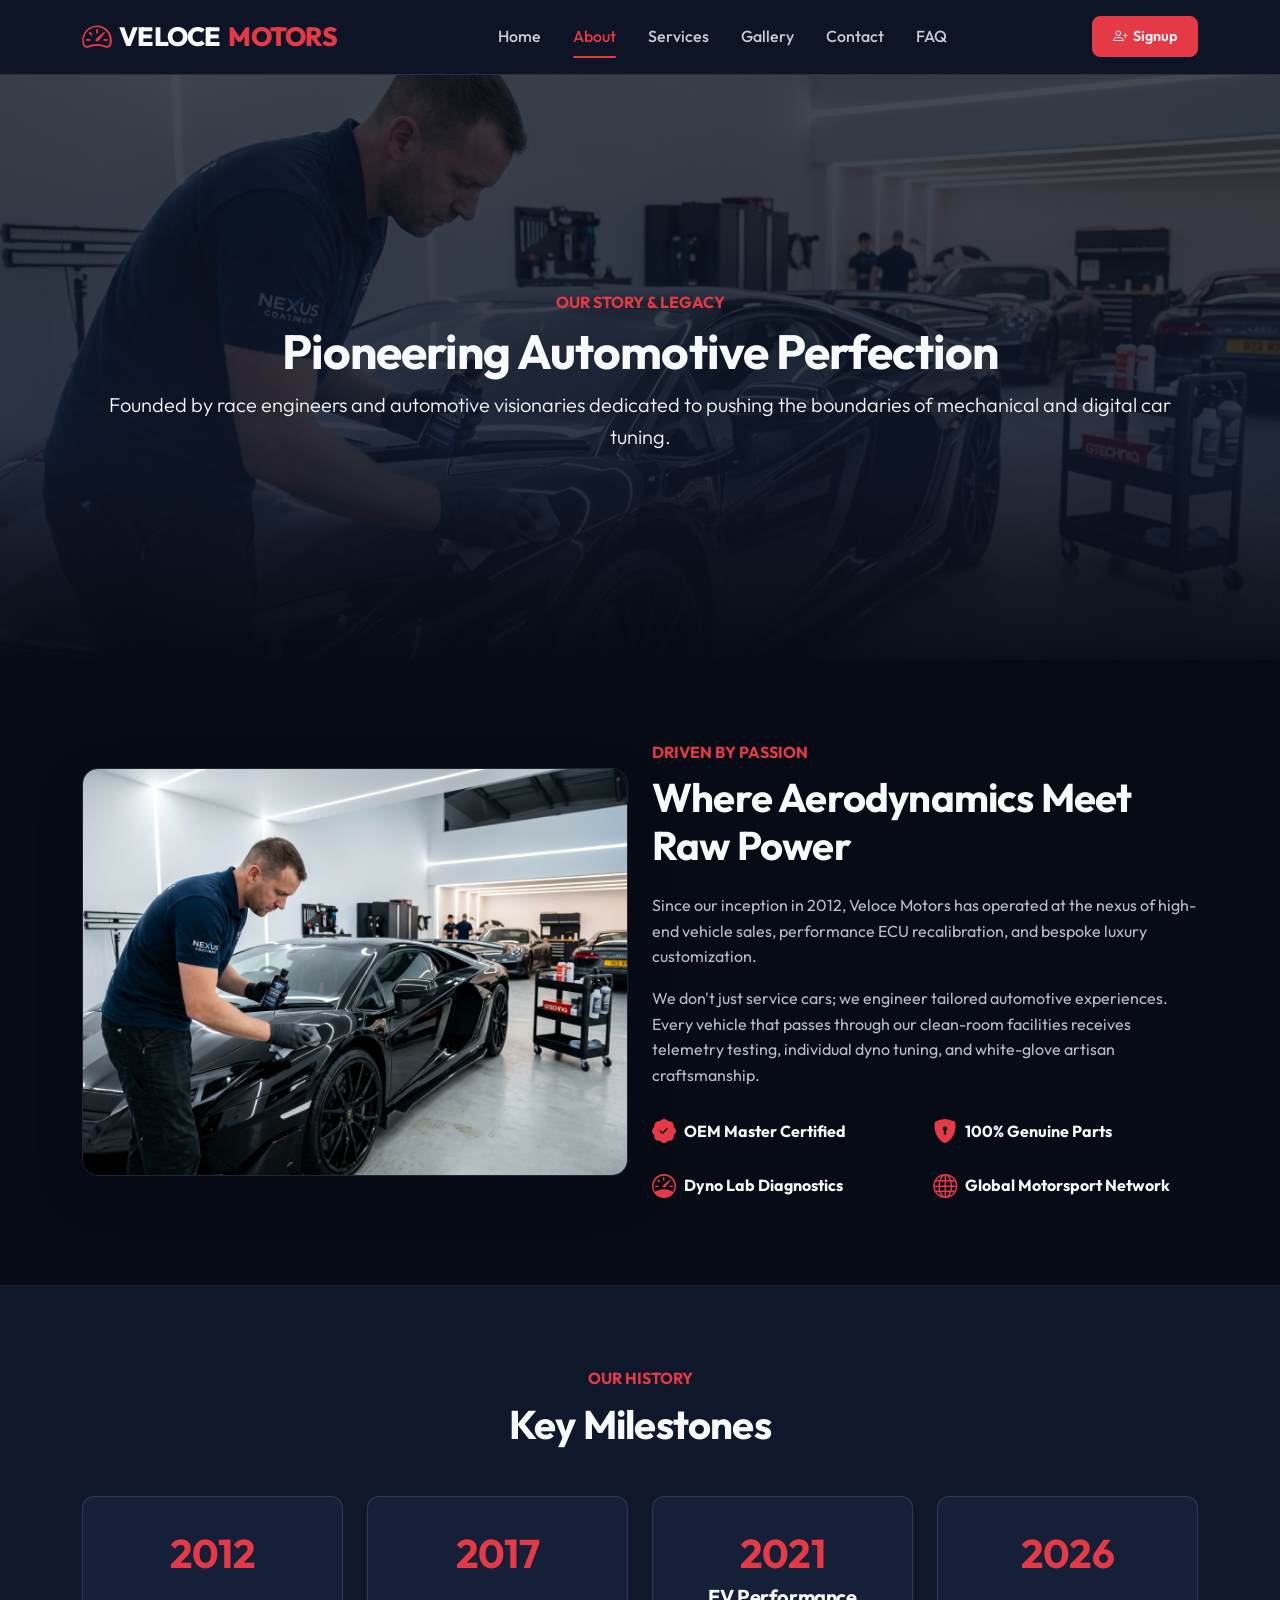
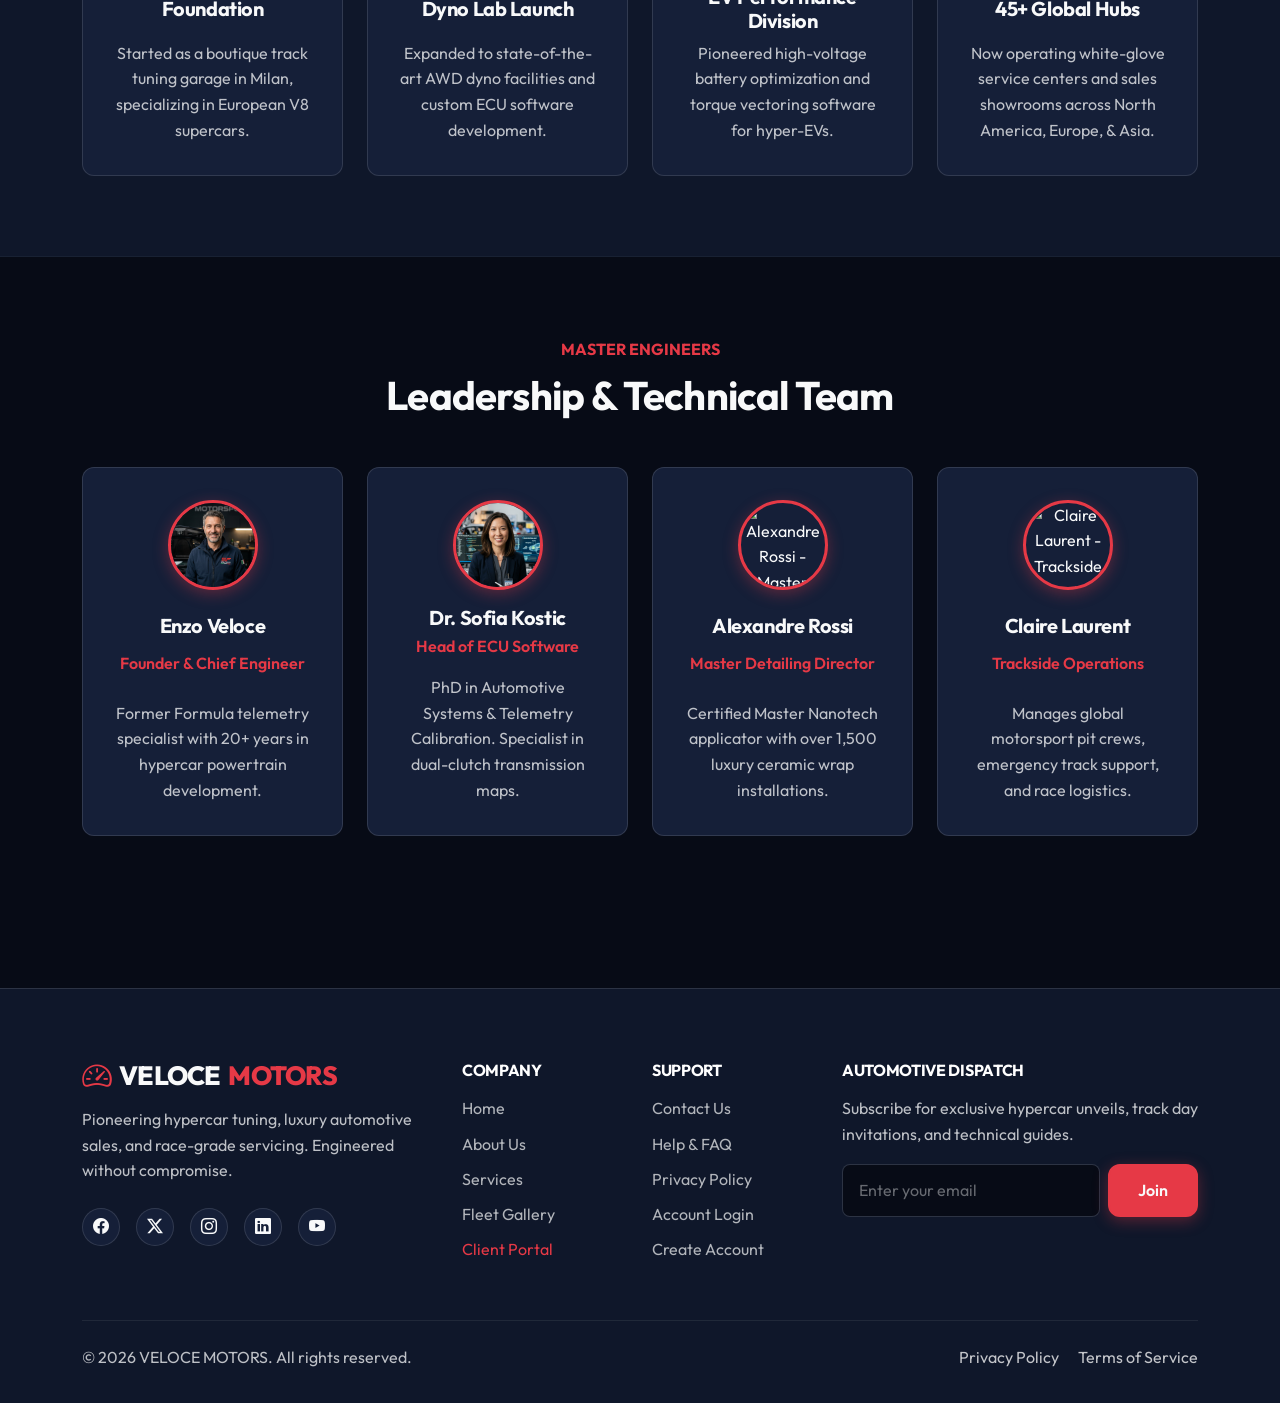
==== about.html @ e7c339c4 "Initial commit: Automotive Management website with fixed layout and responsive designs" ====
<!DOCTYPE html>
<html lang="en">
<head>
  <meta charset="UTF-8">
  <meta name="viewport" content="width=device-width, initial-scale=1.0">
  <title>About Us | Veloce Motors - Precision Automotive Engineering</title>
  <meta name="description" content="Learn about Veloce Motors - our legacy of hypercar tuning, certified engineers, global service hubs, and unwavering commitment to automotive perfection.">
  <meta name="keywords" content="About Veloce Motors, Automotive Team, Supercar Tuning Legacy, Master Engineers">
  
  <!-- Bootstrap 5 CSS -->
  <link href="https://cdn.jsdelivr.net/npm/bootstrap@5.3.2/dist/css/bootstrap.min.css" rel="stylesheet">
  <!-- Bootstrap Icons -->
  <link href="https://cdn.jsdelivr.net/npm/bootstrap-icons@1.11.1/font/bootstrap-icons.css" rel="stylesheet">
  <!-- Favicon Brand Logo -->
  <link rel="icon" type="image/svg+xml" href="assets/img/favicon.svg">
  
  <!-- Custom Style -->
  <link rel="stylesheet" href="assets/css/style.css">
</head>
<body>

  <!-- ==================== HEADER ==================== -->
  <header class="navbar navbar-expand-lg navbar-custom sticky-top">
    <div class="container">
      <a class="navbar-brand" href="index.html">
        <i class="bi bi-speedometer2"></i> VELOCE<span class="text-accent">MOTORS</span>
      </a>
      
      <button class="navbar-toggler border-0 text-white" type="button" data-bs-toggle="offcanvas" data-bs-target="#mobileMenu" aria-controls="mobileMenu" aria-label="Toggle navigation">
        <i class="bi bi-list fs-2 text-white"></i>
      </button>

      <div class="collapse navbar-collapse d-none d-lg-flex" id="navbarNav">
        <ul class="navbar-nav mx-auto">
          <li class="nav-item"><a class="nav-link" href="index.html">Home</a></li>
          <li class="nav-item"><a class="nav-link active" href="about.html">About</a></li>
          <li class="nav-item"><a class="nav-link" href="services.html">Services</a></li>
          <li class="nav-item"><a class="nav-link" href="gallery.html">Gallery</a></li>
          <li class="nav-item"><a class="nav-link" href="contact.html">Contact</a></li>
          <li class="nav-item"><a class="nav-link" href="faq.html">FAQ</a></li>
        </ul>
        <div class="d-flex gap-2">
          <a href="signup.html" class="nav-auth-btn nav-signup"><i class="bi bi-person-plus"></i> Signup</a>
        </div>
      </div>
    </div>
  </header>

  <!-- Mobile Offcanvas Menu -->
  <div class="offcanvas offcanvas-end offcanvas-custom" tabindex="-1" id="mobileMenu" aria-labelledby="mobileMenuLabel">
    <div class="offcanvas-header border-bottom border-secondary">
      <h5 class="offcanvas-title text-white" id="mobileMenuLabel">
        <i class="bi bi-speedometer2 text-accent"></i> VELOCE MOTORS
      </h5>
      <button type="button" class="btn-close btn-close-white" data-bs-dismiss="offcanvas" aria-label="Close"></button>
    </div>
    <div class="offcanvas-body d-flex flex-column justify-content-between">
      <ul class="navbar-nav">
        <li class="nav-item mb-2"><a class="nav-link" href="index.html">Home</a></li>
        <li class="nav-item mb-2"><a class="nav-link active" href="about.html">About</a></li>
        <li class="nav-item mb-2"><a class="nav-link" href="services.html">Services</a></li>
        <li class="nav-item mb-2"><a class="nav-link" href="gallery.html">Gallery</a></li>
        <li class="nav-item mb-2"><a class="nav-link" href="contact.html">Contact</a></li>
        <li class="nav-item mb-2"><a class="nav-link" href="faq.html">FAQ</a></li>
        <li class="nav-item mb-2"><a class="nav-link" href="privacy.html">Privacy Policy</a></li>
        <li class="nav-item mb-2"><a class="nav-link text-accent" href="dashboard.html"><i class="bi bi-speedometer me-1"></i> Dashboard</a></li>
      </ul>
      <div class="d-grid gap-2 pt-4 border-top border-secondary">
        <a href="signup.html" class="nav-auth-btn nav-signup text-center"><i class="bi bi-person-plus"></i> Signup</a>
      </div>
    </div>
  </div>

  <!-- Page Banner -->
  <section class="page-hero-bg" style="background-image: url('assets/img/service_detailing.jpg');">
    <div class="hero-overlay"></div>
    <div class="container hero-content-relative text-center">
      <span class="text-accent fw-bold text-uppercase tracking-wider">Our Story & Legacy</span>
      <h1 class="display-5 fw-bold mt-2 text-center">Pioneering Automotive Perfection</h1>
      <p class="opacity-85 lead max-w-700 mx-auto text-center">Founded by race engineers and automotive visionaries dedicated to pushing the boundaries of mechanical and digital car tuning.</p>
    </div>
  </section>

  <!-- Story & Vision -->
  <section class="py-6">
    <div class="container">
      <div class="row align-items-center gy-5">
        <div class="col-lg-6">
          <img src="assets/img/service_detailing.jpg" alt="Veloce Workshop" class="img-fluid rounded-4 border border-secondary border-opacity-25 shadow-lg">
        </div>
        <div class="col-lg-6">
          <span class="text-accent fw-bold text-uppercase tracking-wider">Driven By Passion</span>
          <h2 class="display-6 fw-bold mt-2 mb-4">Where Aerodynamics Meet Raw Power</h2>
          <p class="opacity-75 mb-3">
            Since our inception in 2012, Veloce Motors has operated at the nexus of high-end vehicle sales, performance ECU recalibration, and bespoke luxury customization.
          </p>
          <p class="opacity-75 mb-4">
            We don't just service cars; we engineer tailored automotive experiences. Every vehicle that passes through our clean-room facilities receives telemetry testing, individual dyno tuning, and white-glove artisan craftsmanship.
          </p>

          <div class="row g-3">
            <div class="col-6">
              <div class="d-flex align-items-center gap-2">
                <i class="bi bi-patch-check-fill text-accent fs-4"></i>
                <span class="fw-bold">OEM Master Certified</span>
              </div>
            </div>
            <div class="col-6">
              <div class="d-flex align-items-center gap-2">
                <i class="bi bi-shield-lock-fill text-accent fs-4"></i>
                <span class="fw-bold">100% Genuine Parts</span>
              </div>
            </div>
            <div class="col-6">
              <div class="d-flex align-items-center gap-2">
                <i class="bi bi-speedometer text-accent fs-4"></i>
                <span class="fw-bold">Dyno Lab Diagnostics</span>
              </div>
            </div>
            <div class="col-6">
              <div class="d-flex align-items-center gap-2">
                <i class="bi bi-globe text-accent fs-4"></i>
                <span class="fw-bold">Global Motorsport Network</span>
              </div>
            </div>
          </div>
        </div>
      </div>
    </div>
  </section>

  <!-- Milestones Timeline -->
  <section class="py-6 bg-primary-custom border-top border-bottom border-secondary border-opacity-10">
    <div class="container">
      <div class="text-center max-w-700 mx-auto mb-5">
        <span class="text-accent fw-bold text-uppercase tracking-wider">Our History</span>
        <h2 class="display-6 fw-bold mt-2">Key Milestones</h2>
      </div>

      <div class="row g-4">
        <div class="col-md-3">
          <div class="custom-card text-center">
            <h3 class="display-6 fw-bold text-accent mb-2">2012</h3>
            <h4 class="h5 fw-bold mb-2">Foundation</h4>
            <p class="opacity-75 fs-6 mb-0">Started as a boutique track tuning garage in Milan, specializing in European V8 supercars.</p>
          </div>
        </div>
        <div class="col-md-3">
          <div class="custom-card text-center">
            <h3 class="display-6 fw-bold text-accent mb-2">2017</h3>
            <h4 class="h5 fw-bold mb-2">Dyno Lab Launch</h4>
            <p class="opacity-75 fs-6 mb-0">Expanded to state-of-the-art AWD dyno facilities and custom ECU software development.</p>
          </div>
        </div>
        <div class="col-md-3">
          <div class="custom-card text-center">
            <h3 class="display-6 fw-bold text-accent mb-2">2021</h3>
            <h4 class="h5 fw-bold mb-2">EV Performance Division</h4>
            <p class="opacity-75 fs-6 mb-0">Pioneered high-voltage battery optimization and torque vectoring software for hyper-EVs.</p>
          </div>
        </div>
        <div class="col-md-3">
          <div class="custom-card text-center">
            <h3 class="display-6 fw-bold text-accent mb-2">2026</h3>
            <h4 class="h5 fw-bold mb-2">45+ Global Hubs</h4>
            <p class="opacity-75 fs-6 mb-0">Now operating white-glove service centers and sales showrooms across North America, Europe, & Asia.</p>
          </div>
        </div>
      </div>
    </div>
  </section>

  <!-- Team Leadership -->
  <section class="py-6 author-cards-section mb-5">
    <div class="container">
      <div class="text-center max-w-700 mx-auto mb-5">
        <span class="text-accent fw-bold text-uppercase tracking-wider">Master Engineers</span>
        <h2 class="display-6 fw-bold mt-2">Leadership & Technical Team</h2>
      </div>

      <div class="row g-4">
        <div class="col-md-6 col-lg-3">
          <div class="custom-card text-center">
            <img src="assets/img/author_enzo.jpg" alt="Enzo Veloce - Founder & Chief Engineer" class="author-avatar mx-auto">
            <h3 class="h5 fw-bold mb-1">Enzo Veloce</h3>
            <span class="text-accent fs-6 fw-semibold d-block mb-3">Founder & Chief Engineer</span>
            <p class="opacity-75 fs-6 mb-0">Former Formula telemetry specialist with 20+ years in hypercar powertrain development.</p>
          </div>
        </div>

        <div class="col-md-6 col-lg-3">
          <div class="custom-card text-center">
            <img src="assets/img/author_sofia.jpg" alt="Dr. Sofia Kostic - Head of ECU Software" class="author-avatar mx-auto">
            <h3 class="h5 fw-bold mb-1">Dr. Sofia Kostic</h3>
            <span class="text-accent fs-6 fw-semibold d-block mb-3">Head of ECU Software</span>
            <p class="opacity-75 fs-6 mb-0">PhD in Automotive Systems & Telemetry Calibration. Specialist in dual-clutch transmission maps.</p>
          </div>
        </div>

        <div class="col-md-6 col-lg-3">
          <div class="custom-card text-center">
            <img src="https://images.unsplash.com/photo-1507003211169-0a1dd7228f2d?auto=format&fit=crop&w=400&q=80" alt="Alexandre Rossi - Master Detailing Director" class="author-avatar mx-auto">
            <h3 class="h5 fw-bold mb-1">Alexandre Rossi</h3>
            <span class="text-accent fs-6 fw-semibold d-block mb-3">Master Detailing Director</span>
            <p class="opacity-75 fs-6 mb-0">Certified Master Nanotech applicator with over 1,500 luxury ceramic wrap installations.</p>
          </div>
        </div>

        <div class="col-md-6 col-lg-3">
          <div class="custom-card text-center">
            <img src="https://images.unsplash.com/photo-1573496359142-b8d87734a5a2?auto=format&fit=crop&w=400&q=80" alt="Claire Laurent - Trackside Operations" class="author-avatar mx-auto">
            <h3 class="h5 fw-bold mb-1">Claire Laurent</h3>
            <span class="text-accent fs-6 fw-semibold d-block mb-3">Trackside Operations</span>
            <p class="opacity-75 fs-6 mb-0">Manages global motorsport pit crews, emergency track support, and race logistics.</p>
          </div>
        </div>
      </div>
    </div>
  </section>

  <!-- FOOTER -->
  <footer class="footer-custom">
    <div class="container">
      <div class="row g-4 mb-5">
        <div class="col-lg-4 col-md-6">
          <a href="index.html" class="footer-logo mb-3 d-inline-block">
            <i class="bi bi-speedometer2 text-accent"></i> VELOCE<span class="text-accent">MOTORS</span>
          </a>
          <p class="opacity-75 mb-4 max-w-350 fs-6">
            Pioneering hypercar tuning, luxury automotive sales, and race-grade servicing. Engineered without compromise.
          </p>
          <div class="d-flex gap-2">
            <a href="#" class="social-icon" aria-label="Facebook"><i class="bi bi-facebook"></i></a>
            <a href="#" class="social-icon" aria-label="Twitter"><i class="bi bi-twitter-x"></i></a>
            <a href="#" class="social-icon" aria-label="Instagram"><i class="bi bi-instagram"></i></a>
            <a href="#" class="social-icon" aria-label="LinkedIn"><i class="bi bi-linkedin"></i></a>
            <a href="#" class="social-icon" aria-label="YouTube"><i class="bi bi-youtube"></i></a>
          </div>
        </div>

        <div class="col-lg-2 col-md-6">
          <h5 class="fw-bold text-white mb-3 fs-6 text-uppercase tracking-wider">Company</h5>
          <a href="index.html" class="footer-link">Home</a>
          <a href="about.html" class="footer-link">About Us</a>
          <a href="services.html" class="footer-link">Services</a>
          <a href="gallery.html" class="footer-link">Fleet Gallery</a>
          <a href="dashboard.html" class="footer-link text-accent">Client Portal</a>
        </div>

        <div class="col-lg-2 col-md-6">
          <h5 class="fw-bold text-white mb-3 fs-6 text-uppercase tracking-wider">Support</h5>
          <a href="contact.html" class="footer-link">Contact Us</a>
          <a href="faq.html" class="footer-link">Help & FAQ</a>
          <a href="privacy.html" class="footer-link">Privacy Policy</a>
          <a href="login.html" class="footer-link">Account Login</a>
          <a href="signup.html" class="footer-link">Create Account</a>
        </div>

        <div class="col-lg-4 col-md-6">
          <h5 class="fw-bold text-white mb-3 fs-6 text-uppercase tracking-wider">Automotive Dispatch</h5>
          <p class="opacity-75 fs-6 mb-3">Subscribe for exclusive hypercar unveils, track day invitations, and technical guides.</p>
          <form class="newsletter-form d-flex gap-2">
            <input type="email" class="form-control form-control-custom" placeholder="Enter your email" required>
            <button type="submit" class="btn-accent text-nowrap">Join</button>
          </form>
        </div>
      </div>

      <div class="pt-4 border-top border-secondary border-opacity-25 d-flex flex-column flex-md-row justify-content-between align-items-center opacity-75 fs-6">
        <p class="mb-2 mb-md-0">&copy; 2026 VELOCE MOTORS. All rights reserved.</p>
        <div>
          <a href="privacy.html" class="text-white me-3 text-decoration-none">Privacy Policy</a>
          <a href="faq.html" class="text-white text-decoration-none">Terms of Service</a>
        </div>
      </div>
    </div>
  </footer>

  <button id="backToTop" class="back-to-top" aria-label="Back to top">
    <i class="bi bi-arrow-up"></i>
  </button>

  <script src="https://cdn.jsdelivr.net/npm/bootstrap@5.3.2/dist/js/bootstrap.bundle.min.js"></script>
  <script src="assets/js/main.js"></script>
</body>
</html>
---- assets/css/style.css ----
/* ==========================================================================
   VELOCE MOTORS - STYLESHEET
   Strict 3-Color Design System:
   1. Primary: Midnight Obsidian (#0F172A)
   2. Secondary: Racing Crimson Red (#E63946)
   3. Tertiary: Platinum Silver Light (#F8F9FA)
   ========================================================================== */

@import url('https://fonts.googleapis.com/css2?family=Outfit:wght@300;400;500;600;700;800;900&display=swap');

:root {
  --primary-color: #0F172A;
  --secondary-color: #E63946;
  --tertiary-color: #F8F9FA;
  
  --primary-dark: #070B16;
  --primary-card: #151F38;
  --secondary-hover: #D62839;
  --secondary-glow: rgba(230, 57, 70, 0.35);
  
  --font-family: 'Outfit', -apple-system, BlinkMacSystemFont, sans-serif;
  --transition-fast: 0.25s ease;
  --transition-smooth: 0.4s cubic-bezier(0.16, 1, 0.3, 1);
  --border-radius: 12px;
  --box-shadow: 0 12px 30px rgba(0, 0, 0, 0.25);
  --glass-bg: rgba(15, 23, 42, 0.85);
  --glass-border: rgba(248, 249, 250, 0.12);
}

/* Base Styles */
* {
  margin: 0;
  padding: 0;
  box-sizing: border-box;
}

body {
  font-family: var(--font-family);
  background-color: var(--primary-dark);
  color: var(--tertiary-color);
  overflow-x: hidden;
  line-height: 1.6;
}

/* Custom Scrollbar */
::-webkit-scrollbar {
  width: 10px;
}
::-webkit-scrollbar-track {
  background: var(--primary-dark);
}
::-webkit-scrollbar-thumb {
  background: var(--primary-card);
  border-radius: 5px;
  border: 2px solid var(--primary-dark);
}
::-webkit-scrollbar-thumb:hover {
  background: var(--secondary-color);
}

/* Typography Helpers */
h1, h2, h3, h4, h5, h6 {
  font-weight: 700;
  letter-spacing: -0.02em;
  color: var(--tertiary-color);
}

.text-gradient {
  background: linear-gradient(135deg, var(--tertiary-color) 30%, var(--secondary-color) 100%);
  -webkit-background-clip: text;
  -webkit-text-fill-color: transparent;
}

.text-accent {
  color: var(--secondary-color) !important;
}

.bg-primary-custom {
  background-color: var(--primary-color) !important;
}

.bg-primary-dark {
  background-color: var(--primary-dark) !important;
}

.bg-card-custom {
  background-color: var(--primary-card) !important;
}

.bg-accent-custom {
  background-color: var(--secondary-color) !important;
}

/* Custom Spacing & Section Utilities to prevent footer overlap */
.py-6 {
  padding-top: 5rem !important;
  padding-bottom: 5rem !important;
}

.py-7 {
  padding-top: 6.5rem !important;
  padding-bottom: 6.5rem !important;
}

@media (min-width: 992px) {
  .py-lg-6 {
    padding-top: 5rem !important;
    padding-bottom: 5rem !important;
  }
  .py-lg-7 {
    padding-top: 6.5rem !important;
    padding-bottom: 6.5rem !important;
  }
}

/* Author / Team Headshot Cards Section Spacing */
.author-cards-section,
.team-section {
  padding-top: 5rem !important;
  padding-bottom: 6rem !important;
  margin-bottom: 3.5rem !important;
  position: relative;
  z-index: 1;
}


/* Custom Buttons - Standardized across all pages & centered CTA text */
.btn-accent {
  background-color: var(--secondary-color);
  color: var(--tertiary-color);
  border: 2px solid var(--secondary-color);
  padding: 0.75rem 1.75rem;
  font-weight: 600;
  border-radius: var(--border-radius);
  transition: var(--transition-fast);
  box-shadow: 0 4px 15px var(--secondary-glow);
  display: inline-flex;
  align-items: center;
  justify-content: center;
  text-align: center;
  gap: 0.5rem;
}

.btn-accent:hover, .btn-accent:focus {
  background-color: var(--secondary-hover);
  border-color: var(--secondary-hover);
  color: var(--tertiary-color);
  transform: translateY(-2px);
  box-shadow: 0 8px 25px var(--secondary-glow);
}

.btn-outline-custom {
  background-color: transparent;
  color: var(--tertiary-color);
  border: 2px solid var(--glass-border);
  padding: 0.75rem 1.75rem;
  font-weight: 600;
  border-radius: var(--border-radius);
  transition: var(--transition-fast);
  display: inline-flex;
  align-items: center;
  justify-content: center;
  text-align: center;
  gap: 0.5rem;
}

.btn-outline-custom:hover {
  background-color: var(--tertiary-color);
  color: var(--primary-dark);
  border-color: var(--tertiary-color);
  transform: translateY(-2px);
}

/* Header & Navbar */
.navbar-custom {
  background-color: var(--glass-bg);
  backdrop-filter: blur(16px);
  -webkit-backdrop-filter: blur(16px);
  border-bottom: 1px solid var(--glass-border);
  padding: 1rem 0;
  position: sticky;
  top: 0;
  z-index: 1030;
  transition: var(--transition-fast);
}

/* Standardized Brand Logo Typography across Header, Footer & Offcanvas */
.navbar-brand,
.footer-logo,
.offcanvas-title {
  font-family: 'Outfit', sans-serif !important;
  font-size: 1.65rem !important;
  font-weight: 800 !important;
  letter-spacing: -0.03em !important;
  color: var(--tertiary-color) !important;
  text-decoration: none !important;
  display: inline-flex !important;
  align-items: center !important;
  gap: 0.5rem !important;
  line-height: 1 !important;
}

.navbar-brand i,
.footer-logo i,
.offcanvas-title i {
  color: var(--secondary-color) !important;
  font-size: 1.85rem !important;
}

.navbar-brand .text-accent,
.footer-logo .text-accent,
.offcanvas-title .text-accent {
  color: var(--secondary-color) !important;
}

.nav-link {
  color: rgba(248, 249, 250, 0.8) !important;
  font-weight: 500;
  padding: 0.5rem 1rem !important;
  transition: var(--transition-fast);
  position: relative;
}

.nav-link:hover, .nav-link.active {
  color: var(--secondary-color) !important;
}

.nav-link.active::after {
  content: '';
  position: absolute;
  bottom: 0;
  left: 1rem;
  right: 1rem;
  height: 2px;
  background-color: var(--secondary-color);
  border-radius: 2px;
}

/* Header Action Buttons (Login & Signup - Same Style as specified in rule 4) */
.nav-auth-btn {
  padding: 0.5rem 1.25rem;
  font-size: 0.9rem;
  font-weight: 600;
  border-radius: 8px;
  transition: var(--transition-fast);
  text-decoration: none;
  display: inline-flex;
  align-items: center;
  gap: 0.4rem;
}

.nav-login {
  color: var(--tertiary-color);
  border: 1.5px solid var(--secondary-color);
  background: transparent;
}
.nav-login:hover {
  background: var(--secondary-color);
  color: var(--tertiary-color);
}

.nav-signup {
  background: var(--secondary-color);
  color: var(--tertiary-color);
  border: 1.5px solid var(--secondary-color);
}
.nav-signup:hover {
  background: var(--secondary-hover);
  border-color: var(--secondary-hover);
  color: var(--tertiary-color);
}

/* Offcanvas mobile menu styling */
.offcanvas-custom {
  background-color: var(--primary-color) !important;
  color: var(--tertiary-color) !important;
  border-left: 1px solid var(--glass-border);
}

/* Hero Section with Background Image & Centered Content */
.hero-section-bg {
  position: relative;
  min-height: 75vh;
  padding: 10rem 0 8rem 0;
  background-size: cover;
  background-position: center center;
  background-repeat: no-repeat;
  overflow: hidden;
  text-align: center;
  display: flex;
  align-items: center;
  justify-content: center;
}

.page-hero-bg {
  position: relative;
  min-height: 65vh;
  padding: 8.5rem 0 7rem 0;
  background-size: cover;
  background-position: center center;
  background-repeat: no-repeat;
  overflow: hidden;
  text-align: center;
  display: flex;
  align-items: center;
  justify-content: center;
}

@media (max-width: 768px) {
  .hero-section-bg {
    min-height: 60vh;
    padding: 7rem 0 5rem 0;
  }
  .page-hero-bg {
    min-height: 50vh;
    padding: 6rem 0 4.5rem 0;
  }
}

.hero-overlay {
  position: absolute;
  inset: 0;
  background: linear-gradient(180deg, rgba(7, 11, 22, 0.75) 0%, rgba(15, 23, 42, 0.85) 60%, rgba(7, 11, 22, 0.98) 100%);
  z-index: 1;
}

.hero-content-relative {
  position: relative;
  z-index: 2;
  width: 100%;
}

.hero-badge {
  display: inline-flex;
  align-items: center;
  gap: 0.5rem;
  padding: 0.4rem 1rem;
  background: rgba(230, 57, 70, 0.15);
  border: 1px solid rgba(230, 57, 70, 0.4);
  color: var(--secondary-color);
  border-radius: 50px;
  font-size: 0.85rem;
  font-weight: 600;
  margin-bottom: 1.5rem;
}

.hero-title {
  font-size: 3.5rem;
  font-weight: 800;
  line-height: 1.15;
  margin-bottom: 1.5rem;
}

@media (max-width: 768px) {
  .hero-title {
    font-size: 2.4rem;
  }
}

.hero-img-wrapper {
  position: relative;
}

.hero-img {
  width: 100%;
  border-radius: 20px;
  box-shadow: 0 20px 50px rgba(0, 0, 0, 0.5);
  border: 1px solid var(--glass-border);
  animation: heroFloat 6s ease-in-out infinite;
}

@keyframes heroFloat {
  0%, 100% { transform: translateY(0); }
  50% { transform: translateY(-12px); }
}

/* Glassmorphism Cards - Equal height & aligned bottom CTA */
.custom-card {
  background-color: var(--primary-card);
  border: 1px solid var(--glass-border);
  border-radius: var(--border-radius);
  padding: 2rem;
  transition: var(--transition-smooth);
  height: 100%;
  display: flex;
  flex-direction: column;
  justify-content: space-between;
  position: relative;
  overflow: hidden;
}

.custom-card:hover {
  transform: translateY(-8px);
  border-color: rgba(230, 57, 70, 0.4);
  box-shadow: 0 15px 35px rgba(0, 0, 0, 0.4), 0 0 20px var(--secondary-glow);
}

.card-icon-box {
  width: 60px;
  height: 60px;
  border-radius: 12px;
  background: rgba(230, 57, 70, 0.1);
  color: var(--secondary-color);
  display: flex;
  align-items: center;
  justify-content: center;
  font-size: 1.75rem;
  margin-bottom: 1.5rem;
  transition: var(--transition-fast);
}

.custom-card:hover .card-icon-box {
  background: var(--secondary-color);
  color: var(--tertiary-color);
  transform: scale(1.1);
}

/* Author / Team Headshot Avatars - Full face and head visible without crop */
.author-avatar {
  width: 90px;
  height: 90px;
  border-radius: 50%;
  object-fit: cover;
  object-position: center 15%;
  border: 3px solid var(--secondary-color);
  box-shadow: 0 4px 15px var(--secondary-glow);
  margin-bottom: 1rem;
}

.author-avatar-sm {
  width: 50px;
  height: 50px;
  border-radius: 50%;
  object-fit: cover;
  object-position: center 15%;
  border: 2px solid var(--secondary-color);
}

/* Service Card Specific */
.service-img {
  width: 100%;
  height: 220px;
  object-fit: cover;
  border-radius: 8px;
  margin-bottom: 1.25rem;
}

/* Stats Counter Section */
.stat-box {
  text-align: center;
  padding: 1.5rem;
  background: var(--primary-card);
  border: 1px solid var(--glass-border);
  border-radius: var(--border-radius);
}

.stat-number {
  font-size: 2.8rem;
  font-weight: 800;
  color: var(--secondary-color);
  line-height: 1;
  margin-bottom: 0.5rem;
}

/* Gallery Grid & Filter Buttons */
.filter-btn {
  background: transparent;
  color: var(--tertiary-color);
  border: 1px solid var(--glass-border);
  padding: 0.5rem 1.25rem;
  border-radius: 30px;
  font-weight: 500;
  transition: var(--transition-fast);
  margin: 0.25rem;
}

.filter-btn:hover, .filter-btn.active {
  background: var(--secondary-color);
  border-color: var(--secondary-color);
  color: var(--tertiary-color);
}

.gallery-item {
  position: relative;
  border-radius: var(--border-radius);
  overflow: hidden;
  border: 1px solid var(--glass-border);
  height: 260px;
}

.gallery-item img {
  width: 100%;
  height: 100%;
  object-fit: cover;
  transition: var(--transition-smooth);
}

.gallery-overlay {
  position: absolute;
  inset: 0;
  background: linear-gradient(to top, rgba(15, 23, 42, 0.95), transparent);
  opacity: 0;
  display: flex;
  flex-direction: column;
  justify-content: flex-end;
  padding: 1.5rem;
  transition: var(--transition-fast);
}

.gallery-item:hover img {
  transform: scale(1.1);
}

.gallery-item:hover .gallery-overlay {
  opacity: 1;
}

/* Accordion Custom Styling (FAQ) */
.accordion-custom .accordion-item {
  background-color: var(--primary-card);
  border: 1px solid var(--glass-border);
  margin-bottom: 1rem;
  border-radius: var(--border-radius) !important;
  overflow: hidden;
}

.accordion-custom .accordion-button {
  background-color: var(--primary-card);
  color: var(--tertiary-color);
  font-weight: 600;
  font-size: 1.1rem;
  box-shadow: none;
  padding: 1.25rem 1.5rem;
}

.accordion-custom .accordion-button:not(.collapsed) {
  background-color: rgba(230, 57, 70, 0.1);
  color: var(--secondary-color);
}

.accordion-custom .accordion-button::after {
  filter: invert(1);
}

.accordion-custom .accordion-body {
  color: rgba(248, 249, 250, 0.85);
  border-top: 1px solid var(--glass-border);
  padding: 1.5rem;
}

/* Footer Section - 4 Columns per Rule 5 */
.footer-custom {
  background-color: var(--primary-color);
  border-top: 1px solid var(--glass-border);
  padding: 4.5rem 0 2rem 0;
  margin-top: 3.5rem;
  position: relative;
  z-index: 10;
  clear: both;
}

.footer-link {
  color: rgba(248, 249, 250, 0.7);
  text-decoration: none;
  display: block;
  margin-bottom: 0.6rem;
  transition: var(--transition-fast);
}

.footer-link:hover {
  color: var(--secondary-color);
  transform: translateX(4px);
}

.social-icon {
  width: 38px;
  height: 38px;
  border-radius: 50%;
  background: var(--primary-card);
  border: 1px solid var(--glass-border);
  color: var(--tertiary-color);
  display: inline-flex;
  align-items: center;
  justify-content: center;
  margin-right: 0.5rem;
  transition: var(--transition-fast);
  text-decoration: none;
}

.social-icon:hover {
  background: var(--secondary-color);
  color: var(--tertiary-color);
  border-color: var(--secondary-color);
  transform: translateY(-3px);
}

/* Contact Page Social Media Buttons with Dynamic Hover Effects */
.contact-social-btn {
  width: 48px;
  height: 48px;
  border-radius: 12px;
  background: var(--primary-dark);
  border: 1px solid var(--glass-border);
  color: var(--tertiary-color);
  display: inline-flex;
  align-items: center;
  justify-content: center;
  font-size: 1.25rem;
  transition: all 0.3s cubic-bezier(0.175, 0.885, 0.32, 1.275);
  text-decoration: none;
}

.contact-social-btn:hover {
  background: var(--secondary-color);
  color: #ffffff !important;
  border-color: var(--secondary-color);
  transform: translateY(-5px) scale(1.1);
  box-shadow: 0 10px 25px var(--secondary-glow);
}

.contact-social-btn:hover i {
  transform: scale(1.15) rotate(-5deg);
  transition: transform 0.2s ease;
}

/* Back to top button */
.back-to-top {
  position: fixed;
  bottom: 30px;
  right: 30px;
  width: 46px;
  height: 46px;
  background-color: var(--secondary-color);
  color: var(--tertiary-color);
  border: none;
  border-radius: 50%;
  display: flex;
  align-items: center;
  justify-content: center;
  font-size: 1.25rem;
  cursor: pointer;
  box-shadow: 0 4px 15px var(--secondary-glow);
  opacity: 0;
  visibility: hidden;
  transition: var(--transition-fast);
  z-index: 999;
}

.back-to-top.show {
  opacity: 1;
  visibility: visible;
}

.back-to-top:hover {
  background-color: var(--secondary-hover);
  transform: translateY(-4px);
}

/* Form Controls */
.form-control-custom {
  background-color: var(--primary-dark);
  border: 1px solid var(--glass-border);
  color: var(--tertiary-color);
  padding: 0.75rem 1rem;
  border-radius: 8px;
}

.form-control-custom:focus {
  background-color: var(--primary-dark);
  border-color: var(--secondary-color);
  color: var(--tertiary-color);
  box-shadow: 0 0 0 0.25rem var(--secondary-glow);
}

.form-control-custom::placeholder {
  color: rgba(248, 249, 250, 0.4);
}

/* Auth Pages (Login / Signup) */
.auth-card {
  max-width: 450px;
  margin: 4rem auto;
  padding: 2.5rem;
  background-color: var(--primary-card);
  border: 1px solid var(--glass-border);
  border-radius: var(--border-radius);
  box-shadow: var(--box-shadow);
}

.social-login-btn {
  width: 100%;
  background: var(--primary-dark);
  border: 1px solid var(--glass-border);
  color: var(--tertiary-color);
  padding: 0.6rem;
  border-radius: 8px;
  font-weight: 500;
  display: flex;
  align-items: center;
  justify-content: center;
  gap: 0.5rem;
  transition: var(--transition-fast);
  text-decoration: none;
}

.social-login-btn:hover {
  background: var(--primary-color);
  color: var(--tertiary-color);
  border-color: var(--secondary-color);
}

/* Dashboard Specific Layout */
.dash-sidebar {
  background-color: var(--primary-color);
  border-right: 1px solid var(--glass-border);
  min-height: calc(100vh - 76px);
  padding: 1.5rem 1rem;
}

.dash-nav-link {
  color: rgba(248, 249, 250, 0.7);
  display: flex;
  align-items: center;
  gap: 0.75rem;
  padding: 0.85rem 1rem;
  border-radius: 8px;
  text-decoration: none;
  font-weight: 500;
  margin-bottom: 0.5rem;
  transition: var(--transition-fast);
  cursor: pointer;
}

.dash-nav-link:hover, .dash-nav-link.active {
  background-color: var(--secondary-color);
  color: var(--tertiary-color);
}

.dash-widget {
  background: var(--primary-card);
  border: 1px solid var(--glass-border);
  border-radius: var(--border-radius);
  padding: 1.5rem;
}
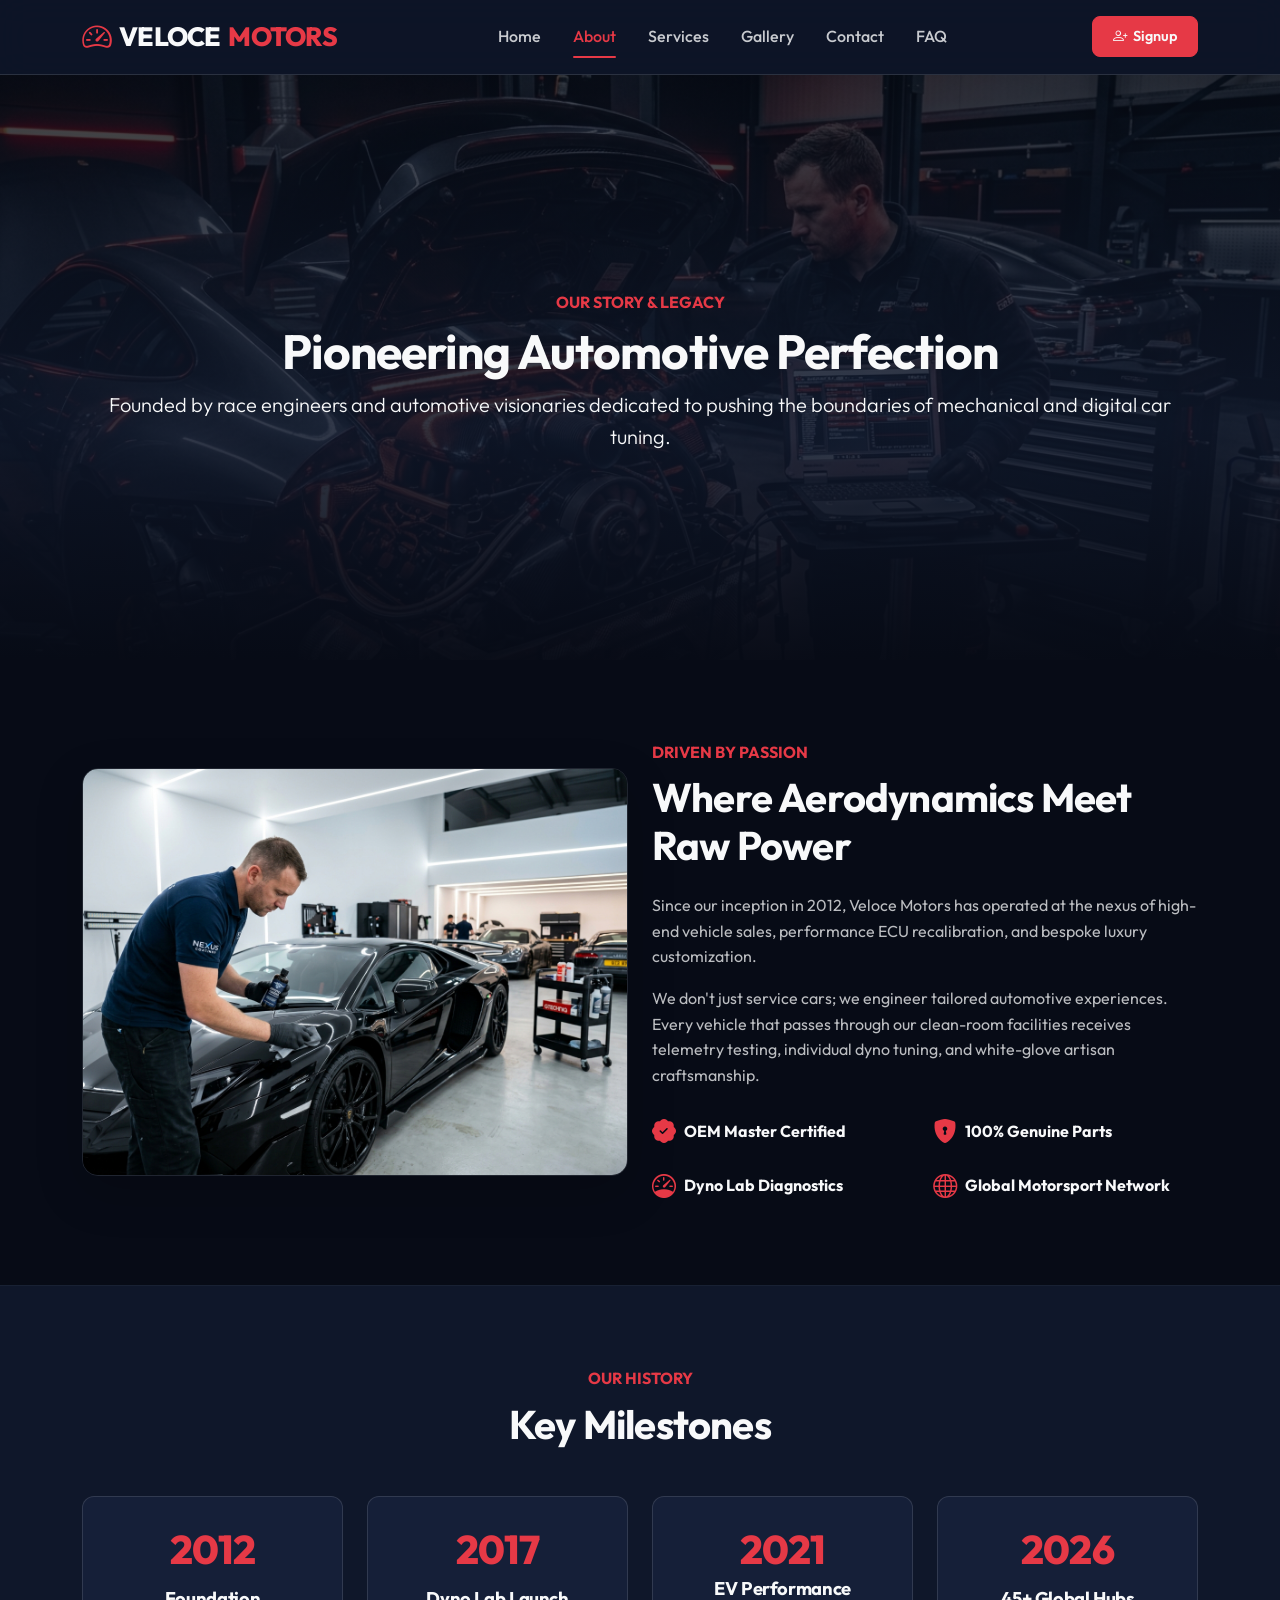
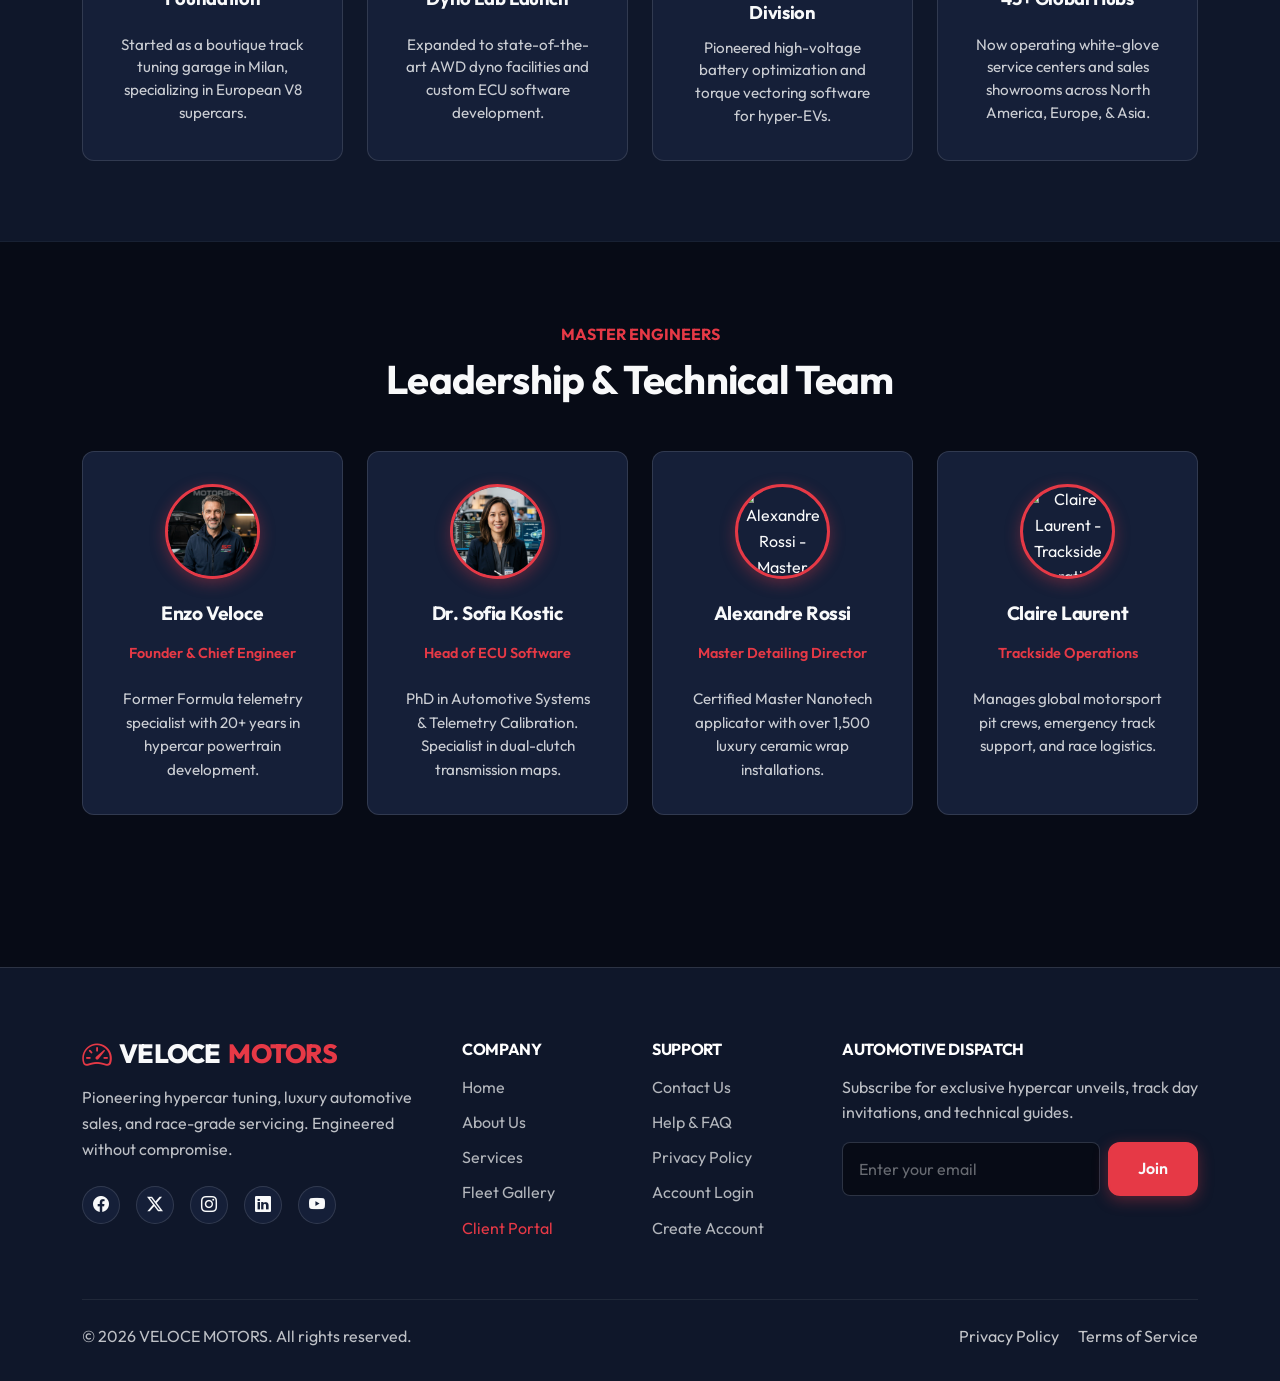
==== commit 4a684bb8: "Fix Key Milestones and Leadership Team card text alignments; assign unique hero images to About and " ====
--- a/about.html
+++ b/about.html
@@ -72,7 +72,7 @@
   </div>
 
   <!-- Page Banner -->
-  <section class="page-hero-bg" style="background-image: url('assets/img/service_detailing.jpg');">
+  <section class="page-hero-bg" style="background-image: url('assets/img/service_tuning_1787212526259.jpg');">
     <div class="hero-overlay"></div>
     <div class="container hero-content-relative text-center">
       <span class="text-accent fw-bold text-uppercase tracking-wider">Our Story & Legacy</span>
@@ -139,31 +139,31 @@
 
       <div class="row g-4">
         <div class="col-md-3">
-          <div class="custom-card text-center">
-            <h3 class="display-6 fw-bold text-accent mb-2">2012</h3>
-            <h4 class="h5 fw-bold mb-2">Foundation</h4>
-            <p class="opacity-75 fs-6 mb-0">Started as a boutique track tuning garage in Milan, specializing in European V8 supercars.</p>
-          </div>
-        </div>
-        <div class="col-md-3">
-          <div class="custom-card text-center">
-            <h3 class="display-6 fw-bold text-accent mb-2">2017</h3>
-            <h4 class="h5 fw-bold mb-2">Dyno Lab Launch</h4>
-            <p class="opacity-75 fs-6 mb-0">Expanded to state-of-the-art AWD dyno facilities and custom ECU software development.</p>
-          </div>
-        </div>
-        <div class="col-md-3">
-          <div class="custom-card text-center">
-            <h3 class="display-6 fw-bold text-accent mb-2">2021</h3>
-            <h4 class="h5 fw-bold mb-2">EV Performance Division</h4>
-            <p class="opacity-75 fs-6 mb-0">Pioneered high-voltage battery optimization and torque vectoring software for hyper-EVs.</p>
-          </div>
-        </div>
-        <div class="col-md-3">
-          <div class="custom-card text-center">
-            <h3 class="display-6 fw-bold text-accent mb-2">2026</h3>
-            <h4 class="h5 fw-bold mb-2">45+ Global Hubs</h4>
-            <p class="opacity-75 fs-6 mb-0">Now operating white-glove service centers and sales showrooms across North America, Europe, & Asia.</p>
+          <div class="custom-card milestone-card">
+            <h3 class="milestone-year">2012</h3>
+            <h4 class="milestone-title">Foundation</h4>
+            <p class="milestone-desc">Started as a boutique track tuning garage in Milan, specializing in European V8 supercars.</p>
+          </div>
+        </div>
+        <div class="col-md-3">
+          <div class="custom-card milestone-card">
+            <h3 class="milestone-year">2017</h3>
+            <h4 class="milestone-title">Dyno Lab Launch</h4>
+            <p class="milestone-desc">Expanded to state-of-the-art AWD dyno facilities and custom ECU software development.</p>
+          </div>
+        </div>
+        <div class="col-md-3">
+          <div class="custom-card milestone-card">
+            <h3 class="milestone-year">2021</h3>
+            <h4 class="milestone-title">EV Performance Division</h4>
+            <p class="milestone-desc">Pioneered high-voltage battery optimization and torque vectoring software for hyper-EVs.</p>
+          </div>
+        </div>
+        <div class="col-md-3">
+          <div class="custom-card milestone-card">
+            <h3 class="milestone-year">2026</h3>
+            <h4 class="milestone-title">45+ Global Hubs</h4>
+            <p class="milestone-desc">Now operating white-glove service centers and sales showrooms across North America, Europe, & Asia.</p>
           </div>
         </div>
       </div>
@@ -180,38 +180,38 @@
 
       <div class="row g-4">
         <div class="col-md-6 col-lg-3">
-          <div class="custom-card text-center">
+          <div class="custom-card team-card">
             <img src="assets/img/author_enzo.jpg" alt="Enzo Veloce - Founder & Chief Engineer" class="author-avatar mx-auto">
-            <h3 class="h5 fw-bold mb-1">Enzo Veloce</h3>
-            <span class="text-accent fs-6 fw-semibold d-block mb-3">Founder & Chief Engineer</span>
-            <p class="opacity-75 fs-6 mb-0">Former Formula telemetry specialist with 20+ years in hypercar powertrain development.</p>
-          </div>
-        </div>
-
-        <div class="col-md-6 col-lg-3">
-          <div class="custom-card text-center">
+            <h3 class="team-name">Enzo Veloce</h3>
+            <span class="team-role">Founder & Chief Engineer</span>
+            <p class="team-bio">Former Formula telemetry specialist with 20+ years in hypercar powertrain development.</p>
+          </div>
+        </div>
+
+        <div class="col-md-6 col-lg-3">
+          <div class="custom-card team-card">
             <img src="assets/img/author_sofia.jpg" alt="Dr. Sofia Kostic - Head of ECU Software" class="author-avatar mx-auto">
-            <h3 class="h5 fw-bold mb-1">Dr. Sofia Kostic</h3>
-            <span class="text-accent fs-6 fw-semibold d-block mb-3">Head of ECU Software</span>
-            <p class="opacity-75 fs-6 mb-0">PhD in Automotive Systems & Telemetry Calibration. Specialist in dual-clutch transmission maps.</p>
-          </div>
-        </div>
-
-        <div class="col-md-6 col-lg-3">
-          <div class="custom-card text-center">
+            <h3 class="team-name">Dr. Sofia Kostic</h3>
+            <span class="team-role">Head of ECU Software</span>
+            <p class="team-bio">PhD in Automotive Systems & Telemetry Calibration. Specialist in dual-clutch transmission maps.</p>
+          </div>
+        </div>
+
+        <div class="col-md-6 col-lg-3">
+          <div class="custom-card team-card">
             <img src="https://images.unsplash.com/photo-1507003211169-0a1dd7228f2d?auto=format&fit=crop&w=400&q=80" alt="Alexandre Rossi - Master Detailing Director" class="author-avatar mx-auto">
-            <h3 class="h5 fw-bold mb-1">Alexandre Rossi</h3>
-            <span class="text-accent fs-6 fw-semibold d-block mb-3">Master Detailing Director</span>
-            <p class="opacity-75 fs-6 mb-0">Certified Master Nanotech applicator with over 1,500 luxury ceramic wrap installations.</p>
-          </div>
-        </div>
-
-        <div class="col-md-6 col-lg-3">
-          <div class="custom-card text-center">
+            <h3 class="team-name">Alexandre Rossi</h3>
+            <span class="team-role">Master Detailing Director</span>
+            <p class="team-bio">Certified Master Nanotech applicator with over 1,500 luxury ceramic wrap installations.</p>
+          </div>
+        </div>
+
+        <div class="col-md-6 col-lg-3">
+          <div class="custom-card team-card">
             <img src="https://images.unsplash.com/photo-1573496359142-b8d87734a5a2?auto=format&fit=crop&w=400&q=80" alt="Claire Laurent - Trackside Operations" class="author-avatar mx-auto">
-            <h3 class="h5 fw-bold mb-1">Claire Laurent</h3>
-            <span class="text-accent fs-6 fw-semibold d-block mb-3">Trackside Operations</span>
-            <p class="opacity-75 fs-6 mb-0">Manages global motorsport pit crews, emergency track support, and race logistics.</p>
+            <h3 class="team-name">Claire Laurent</h3>
+            <span class="team-role">Trackside Operations</span>
+            <p class="team-bio">Manages global motorsport pit crews, emergency track support, and race logistics.</p>
           </div>
         </div>
       </div>
--- a/assets/css/style.css
+++ b/assets/css/style.css
@@ -384,7 +384,7 @@
   height: 100%;
   display: flex;
   flex-direction: column;
-  justify-content: space-between;
+  justify-content: flex-start;
   position: relative;
   overflow: hidden;
 }
@@ -393,6 +393,93 @@
   transform: translateY(-8px);
   border-color: rgba(230, 57, 70, 0.4);
   box-shadow: 0 15px 35px rgba(0, 0, 0, 0.4), 0 0 20px var(--secondary-glow);
+}
+
+/* Milestone Cards Alignment */
+.milestone-card {
+  display: flex;
+  flex-direction: column;
+  justify-content: flex-start;
+  align-items: center;
+  text-align: center;
+}
+
+.milestone-card .milestone-year {
+  font-size: 2.5rem;
+  font-weight: 800;
+  color: var(--secondary-color);
+  margin-bottom: 0.5rem;
+  line-height: 1;
+}
+
+.milestone-card .milestone-title {
+  font-size: 1.15rem;
+  font-weight: 700;
+  color: var(--tertiary-color);
+  margin-bottom: 0.75rem;
+  min-height: 2.8rem;
+  display: flex;
+  align-items: center;
+  justify-content: center;
+  line-height: 1.3;
+}
+
+.milestone-card .milestone-desc {
+  font-size: 0.95rem;
+  opacity: 0.8;
+  margin-bottom: 0;
+  line-height: 1.5;
+}
+
+/* Team / Author Cards Alignment */
+.team-card {
+  display: flex;
+  flex-direction: column;
+  justify-content: flex-start;
+  align-items: center;
+  text-align: center;
+}
+
+.team-card .author-avatar {
+  width: 95px;
+  height: 95px;
+  border-radius: 50%;
+  object-fit: cover;
+  object-position: center 15%;
+  border: 3px solid var(--secondary-color);
+  box-shadow: 0 4px 15px var(--secondary-glow);
+  margin-bottom: 1.25rem;
+  flex-shrink: 0;
+}
+
+.team-card .team-name {
+  font-size: 1.2rem;
+  font-weight: 700;
+  color: var(--tertiary-color);
+  margin-bottom: 0.25rem;
+  min-height: 1.8rem;
+  display: flex;
+  align-items: center;
+  justify-content: center;
+}
+
+.team-card .team-role {
+  color: var(--secondary-color);
+  font-size: 0.9rem;
+  font-weight: 600;
+  margin-bottom: 0.85rem;
+  min-height: 2.6rem;
+  display: flex;
+  align-items: center;
+  justify-content: center;
+  line-height: 1.3;
+}
+
+.team-card .team-bio {
+  font-size: 0.95rem;
+  opacity: 0.8;
+  margin-bottom: 0;
+  line-height: 1.55;
 }
 
 .card-icon-box {
@@ -676,15 +763,72 @@
   color: rgba(248, 249, 250, 0.4);
 }
 
-/* Auth Pages (Login / Signup) */
+/* Password Toggle Button */
+.btn-password-toggle {
+  background-color: var(--primary-dark);
+  border: 1px solid var(--glass-border);
+  border-left: none;
+  color: var(--tertiary-color);
+  padding: 0.75rem 1rem;
+  border-top-right-radius: 8px;
+  border-bottom-right-radius: 8px;
+  transition: var(--transition-fast);
+}
+
+.btn-password-toggle:hover, .btn-password-toggle:focus {
+  background-color: var(--primary-card);
+  color: var(--secondary-color);
+  border-color: var(--glass-border);
+}
+
+/* Custom Dark Theme Alert Banners */
+.alert {
+  border-radius: var(--border-radius);
+  border: 1px solid var(--glass-border);
+  padding: 1rem 1.25rem;
+  font-weight: 500;
+  box-shadow: var(--box-shadow);
+}
+
+.alert-danger {
+  background-color: rgba(230, 57, 70, 0.15) !important;
+  color: #ff6b7a !important;
+  border-color: rgba(230, 57, 70, 0.4) !important;
+}
+
+.alert-success {
+  background-color: rgba(16, 185, 129, 0.15) !important;
+  color: #34d399 !important;
+  border-color: rgba(16, 185, 129, 0.4) !important;
+}
+
+/* Auth Pages (Login / Signup) - Standalone Layout */
+.auth-section {
+  min-height: 100vh;
+  display: flex;
+  align-items: center;
+  justify-content: center;
+  padding: 3rem 1rem;
+  background: radial-gradient(circle at center top, rgba(230, 57, 70, 0.12) 0%, var(--primary-dark) 75%);
+}
+
 .auth-card {
-  max-width: 450px;
-  margin: 4rem auto;
+  max-width: 520px;
+  width: 100%;
+  margin: 0 auto;
   padding: 2.5rem;
   background-color: var(--primary-card);
   border: 1px solid var(--glass-border);
   border-radius: var(--border-radius);
-  box-shadow: var(--box-shadow);
+  box-shadow: 0 20px 50px rgba(0, 0, 0, 0.4);
+}
+
+.hover-accent {
+  transition: var(--transition-fast);
+}
+
+.hover-accent:hover {
+  color: var(--secondary-color) !important;
 }
 
 .social-login-btn {
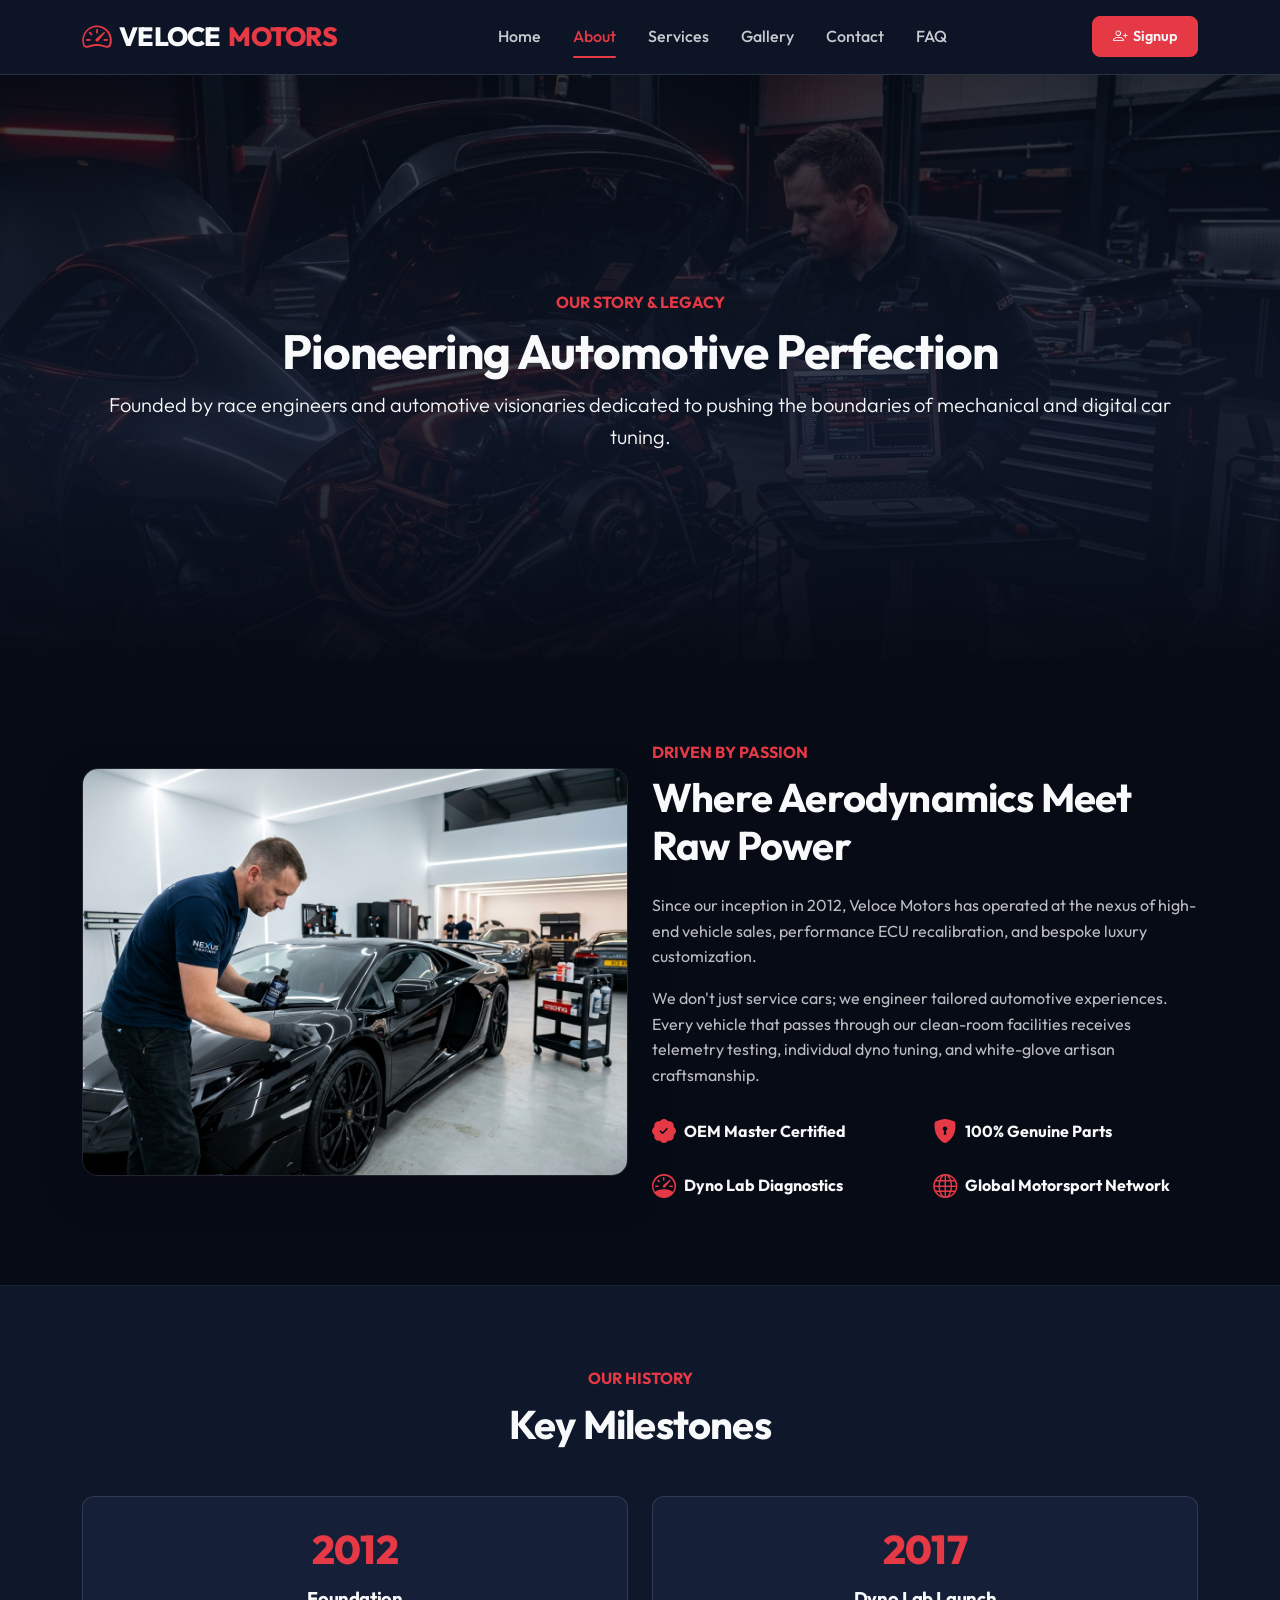
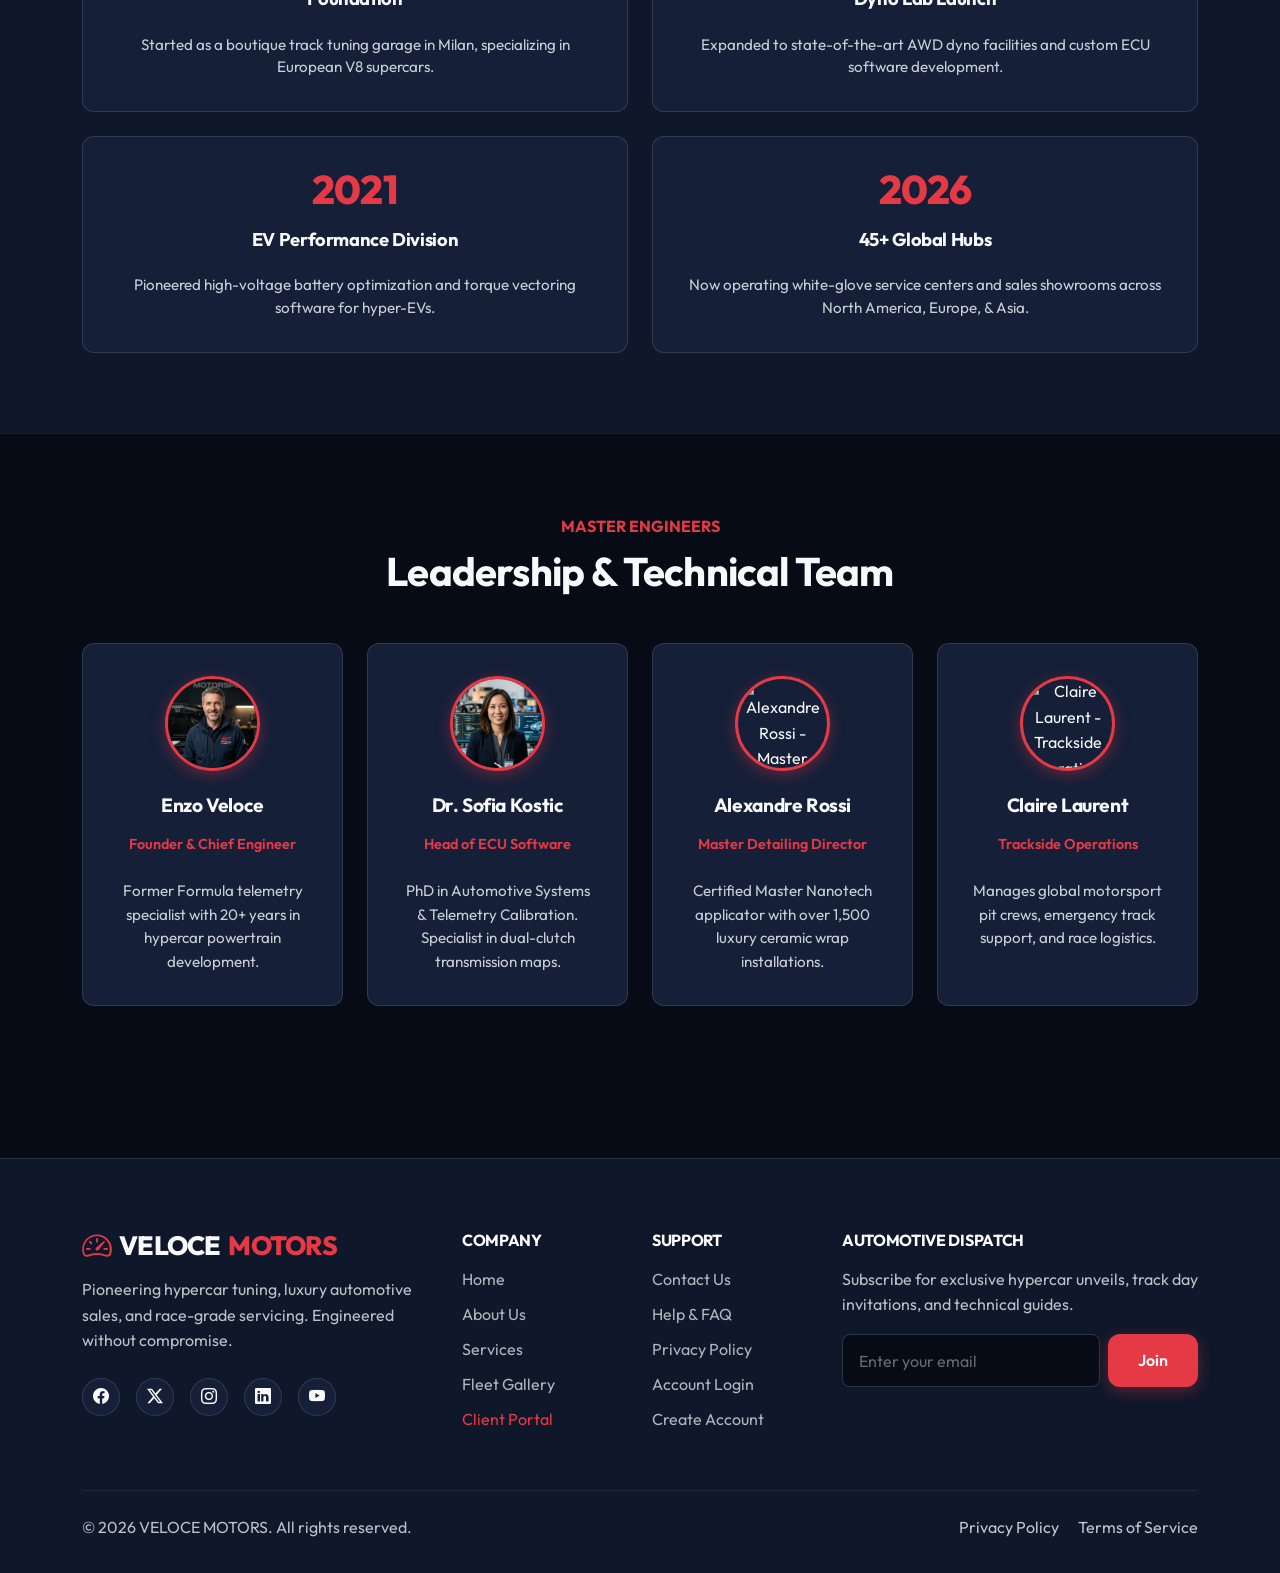
==== commit 250df538: "Configure Key Milestones section on About page into a permanent 2*2 grid alignment" ====
--- a/about.html
+++ b/about.html
@@ -62,8 +62,6 @@
         <li class="nav-item mb-2"><a class="nav-link" href="gallery.html">Gallery</a></li>
         <li class="nav-item mb-2"><a class="nav-link" href="contact.html">Contact</a></li>
         <li class="nav-item mb-2"><a class="nav-link" href="faq.html">FAQ</a></li>
-        <li class="nav-item mb-2"><a class="nav-link" href="privacy.html">Privacy Policy</a></li>
-        <li class="nav-item mb-2"><a class="nav-link text-accent" href="dashboard.html"><i class="bi bi-speedometer me-1"></i> Dashboard</a></li>
       </ul>
       <div class="d-grid gap-2 pt-4 border-top border-secondary">
         <a href="signup.html" class="nav-auth-btn nav-signup text-center"><i class="bi bi-person-plus"></i> Signup</a>
@@ -138,28 +136,28 @@
       </div>
 
       <div class="row g-4">
-        <div class="col-md-3">
+        <div class="col-md-6">
           <div class="custom-card milestone-card">
             <h3 class="milestone-year">2012</h3>
             <h4 class="milestone-title">Foundation</h4>
             <p class="milestone-desc">Started as a boutique track tuning garage in Milan, specializing in European V8 supercars.</p>
           </div>
         </div>
-        <div class="col-md-3">
+        <div class="col-md-6">
           <div class="custom-card milestone-card">
             <h3 class="milestone-year">2017</h3>
             <h4 class="milestone-title">Dyno Lab Launch</h4>
             <p class="milestone-desc">Expanded to state-of-the-art AWD dyno facilities and custom ECU software development.</p>
           </div>
         </div>
-        <div class="col-md-3">
+        <div class="col-md-6">
           <div class="custom-card milestone-card">
             <h3 class="milestone-year">2021</h3>
             <h4 class="milestone-title">EV Performance Division</h4>
             <p class="milestone-desc">Pioneered high-voltage battery optimization and torque vectoring software for hyper-EVs.</p>
           </div>
         </div>
-        <div class="col-md-3">
+        <div class="col-md-6">
           <div class="custom-card milestone-card">
             <h3 class="milestone-year">2026</h3>
             <h4 class="milestone-title">45+ Global Hubs</h4>
--- a/assets/css/style.css
+++ b/assets/css/style.css
@@ -532,21 +532,100 @@
   margin-bottom: 1.25rem;
 }
 
-/* Stats Counter Section */
+/* Stats Counter Section - Mobile & Tablet Responsive */
 .stat-box {
   text-align: center;
-  padding: 1.5rem;
+  padding: 1.5rem 0.75rem;
   background: var(--primary-card);
   border: 1px solid var(--glass-border);
   border-radius: var(--border-radius);
+  overflow: hidden;
+}
+
+/* Testimonial Cards Baseline Alignment */
+.testimonial-card {
+  display: flex;
+  flex-direction: column;
+  height: 100%;
+}
+
+.testimonial-quote {
+  flex-grow: 1;
+}
+
+.testimonial-author-box {
+  margin-top: auto;
+  padding-top: 1rem;
+  border-top: 1px solid rgba(255, 255, 255, 0.1);
+  display: flex;
+  align-items: center;
+  gap: 0.85rem;
+  min-height: 72px;
+}
+
+.testimonial-author-name {
+  font-size: 0.95rem;
+  font-weight: 700;
+  color: var(--tertiary-color);
+  margin-bottom: 0.15rem;
+  line-height: 1.2;
+  white-space: nowrap;
+  overflow: hidden;
+  text-overflow: ellipsis;
+}
+
+.testimonial-author-role {
+  color: var(--secondary-color);
+  font-size: 0.825rem;
+  font-weight: 600;
+  line-height: 1.25;
+  display: block;
 }
 
 .stat-number {
-  font-size: 2.8rem;
+  font-size: 2.25rem;
   font-weight: 800;
   color: var(--secondary-color);
-  line-height: 1;
+  line-height: 1.1;
   margin-bottom: 0.5rem;
+  white-space: nowrap;
+}
+
+@media (max-width: 991px) {
+  .stat-box {
+    padding: 1.25rem 0.5rem;
+  }
+  .stat-number {
+    font-size: 1.75rem;
+  }
+  .stat-box .text-white {
+    font-size: 0.85rem;
+  }
+}
+
+@media (max-width: 576px) {
+  .stat-box {
+    padding: 1rem 0.25rem;
+  }
+  .stat-number {
+    font-size: 1.45rem;
+  }
+  .stat-box .text-white {
+    font-size: 0.8rem;
+    line-height: 1.25;
+  }
+}
+
+@media (max-width: 380px) {
+  .stat-box {
+    padding: 0.75rem 0.15rem;
+  }
+  .stat-number {
+    font-size: 1.25rem;
+  }
+  .stat-box .text-white {
+    font-size: 0.725rem;
+  }
 }
 
 /* Gallery Grid & Filter Buttons */
